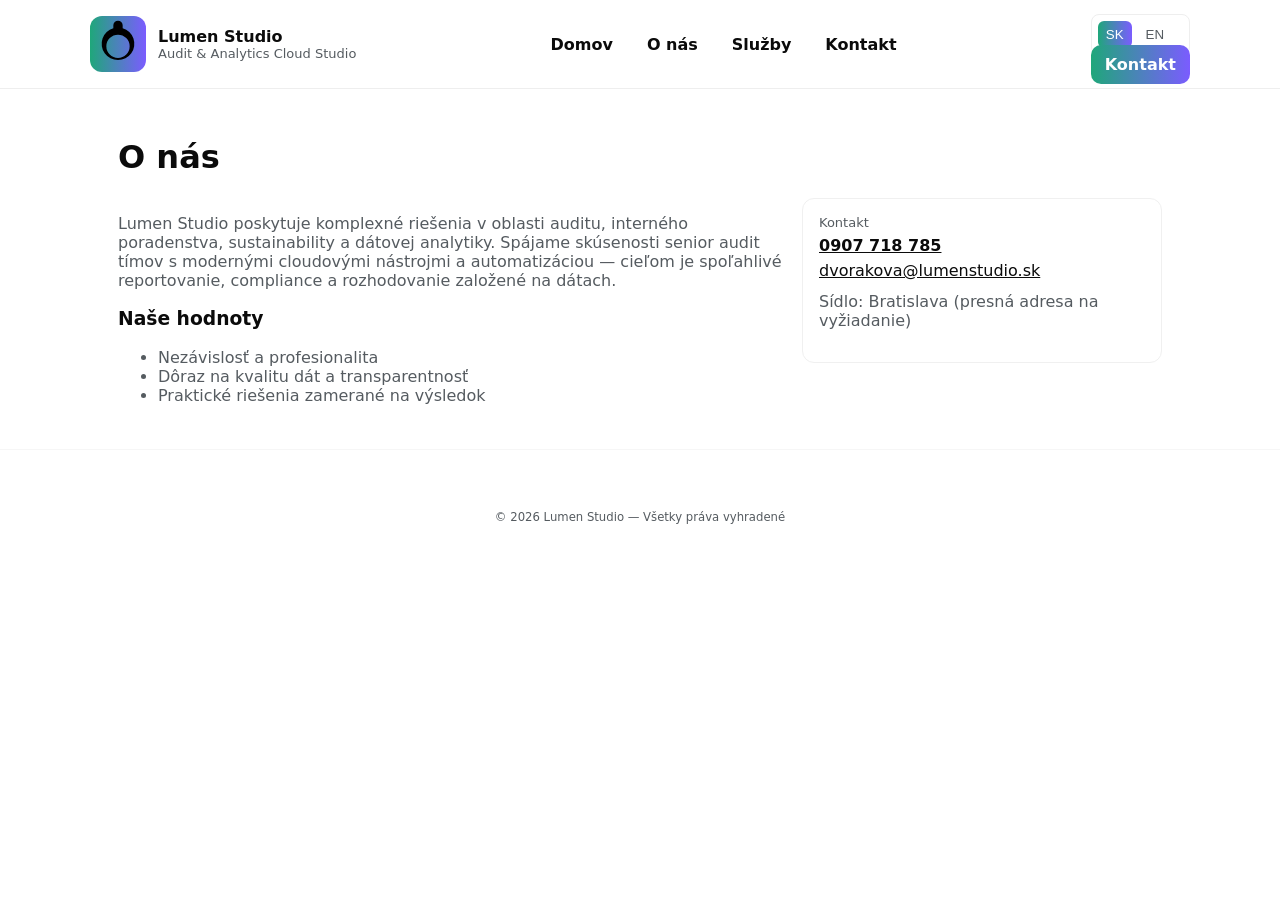
==== about.html @ 14274e71 "Create about.html" ====
<!doctype html>
<html lang="sk" data-lang="sk">
<head>
  <meta charset="utf-8" />
  <meta name="viewport" content="width=device-width,initial-scale=1" />
  <title>O nás — Lumen Studio</title>
  <meta name="description" content="O nás — Lumen Studio. Senior audit tím, data & analytics, ESG, ERP integrácie." />
  <style>
    /* (use same CSS as index.html) */
    :root{--bg:#fff;--text:#0b0b0b;--muted:#555b60;--accent-green:#1fa77a;--accent-purple:#7b5cff;--accent-grad:linear-gradient(90deg,var(--accent-green),var(--accent-purple));--maxw:1100px;--radius:10px;font-family:Inter,system-ui,Arial}
    *{box-sizing:border-box}body{margin:0;background:var(--bg);color:var(--text);-webkit-font-smoothing:antialiased}a{color:inherit}
    .container{max-width:var(--maxw);margin:0 auto;padding:28px}
    header{border-bottom:1px solid #eee;position:sticky;top:0;background:white;z-index:40}
    .nav{display:flex;align-items:center;justify-content:space-between;gap:12px;padding:14px 0}
    .brand{display:flex;gap:12px;align-items:center}
    .logo{width:56px;height:56px;border-radius:12px;background:var(--accent-grad);display:grid;place-items:center;color:white;font-weight:700}
    nav ul{display:flex;gap:14px;align-items:center;list-style:none;margin:0;padding:0}
    nav a{padding:8px 10px;border-radius:8px;font-weight:600;text-decoration:none}
    .langswitch{display:flex;gap:6px;border:1px solid #eee;padding:6px;border-radius:8px}
    .langswitch button{background:transparent;border:0;padding:6px 8px;cursor:pointer;color:var(--muted)}
    .langswitch button.active{background:var(--accent-grad);color:white;border-radius:6px}
    .cta{padding:10px 14px;background:var(--accent-grad);color:white;border-radius:10px;text-decoration:none;font-weight:700}
    main{padding:36px 0}
    .grid-2{display:grid;grid-template-columns:1fr 360px;gap:20px}
    .card{background:#fff;border:1px solid #f0f0f0;padding:16px;border-radius:12px}
    footer{padding:30px 0;color:var(--muted);font-size:14px;border-top:1px solid #f6f6f6;text-align:center}
    @media (max-width:900px){.grid-2{grid-template-columns:1fr}}
  </style>
</head>
<body>
  <header>
    <div class="container nav">
      <div class="brand">
        <div class="logo" aria-hidden="true"><svg viewBox="0 0 24 24"><path d="M12 2a2 2 0 0 1 2 2v1.2a7 7 0 1 1-4 0V4a2 2 0 0 1 2-2zM12 8a5 5 0 1 0 0 10 5 5 0 0 0 0-10z"/></svg></div>
        <div><div style="font-weight:700">Lumen Studio</div><div style="font-size:13px;color:var(--muted)">Audit & Analytics Cloud Studio</div></div>
      </div>
      <nav>
        <ul>
          <li><a href="index.html" data-i18n="nav-home">Domov</a></li>
          <li><a href="about.html" data-i18n="nav-about">O nás</a></li>
          <li><a href="services.html" data-i18n="nav-services">Služby</a></li>
          <li><a href="contact.html" data-i18n="nav-contact">Kontakt</a></li>
        </ul>
      </nav>
      <div class="actions">
        <div class="langswitch" role="tablist"><button class="active" data-lang="sk">SK</button><button data-lang="en">EN</button></div>
        <a class="cta" href="contact.html" data-i18n="cta-contact">Kontakt</a>
      </div>
    </div>
  </header>

  <main class="container">
    <h1 data-i18n="about-title">O nás</h1>
    <div class="grid-2">
      <div>
        <p style="color:var(--muted)">Lumen Studio poskytuje komplexné riešenia v oblasti auditu, interného poradenstva, sustainability a dátovej analytiky. Spájame skúsenosti senior audit tímov s modernými cloudovými nástrojmi a automatizáciou — cieľom je spoľahlivé reportovanie, compliance a rozhodovanie založené na dátach.</p>

        <h3 style="margin-top:18px">Naše hodnoty</h3>
        <ul style="color:var(--muted)">
          <li>Nezávislosť a profesionalita</li>
          <li>Dôraz na kvalitu dát a transparentnosť</li>
          <li>Praktické riešenia zamerané na výsledok</li>
        </ul>
      </div>

      <aside>
        <div class="card">
          <div style="font-size:13px;color:var(--muted)">Kontakt</div>
          <div style="font-weight:700;margin-top:6px"><a href="tel:+421907718785">0907 718 785</a></div>
          <div style="margin-top:6px"><a href="mailto:dvorakova@lumenstudio.sk">dvorakova@lumenstudio.sk</a></div>
          <p style="color:var(--muted);margin-top:12px">Sídlo: Bratislava (presná adresa na vyžiadanie)</p>
        </div>
      </aside>
    </div>
  </main>

  <footer>
    <div class="container">
      <small>© <span id="year"></span> Lumen Studio — Všetky práva vyhradené</small>
    </div>
  </footer>

  <script>
    document.getElementById('year').textContent = new Date().getFullYear();
    const strings = {
      sk:{'nav-home':'Domov','nav-about':'O nás','nav-services':'Služby','nav-contact':'Kontakt','cta-contact':'Kontakt','about-title':'O nás'},
      en:{'nav-home':'Home','nav-about':'About','nav-services':'Services','nav-contact':'Contact','cta-contact':'Contact','about-title':'About us'}
    };
    function applyLang(lang){
      document.querySelectorAll('[data-i18n]').forEach(el=>{const k=el.getAttribute('data-i18n'); if(strings[lang]&&strings[lang][k]) el.textContent=strings[lang][k];});
      document.documentElement.lang=(lang==='sk')?'sk':'en';localStorage.setItem('siteLang',lang);
      document.querySelectorAll('.langswitch button').forEach(b=>b.classList.toggle('active', b.dataset.lang===lang));
    }
    document.querySelectorAll('.langswitch button').forEach(b=>b.addEventListener('click', ()=>applyLang(b.dataset.lang)));
    applyLang(localStorage.getItem('siteLang')||'sk');
  </script>
</body>
</html>
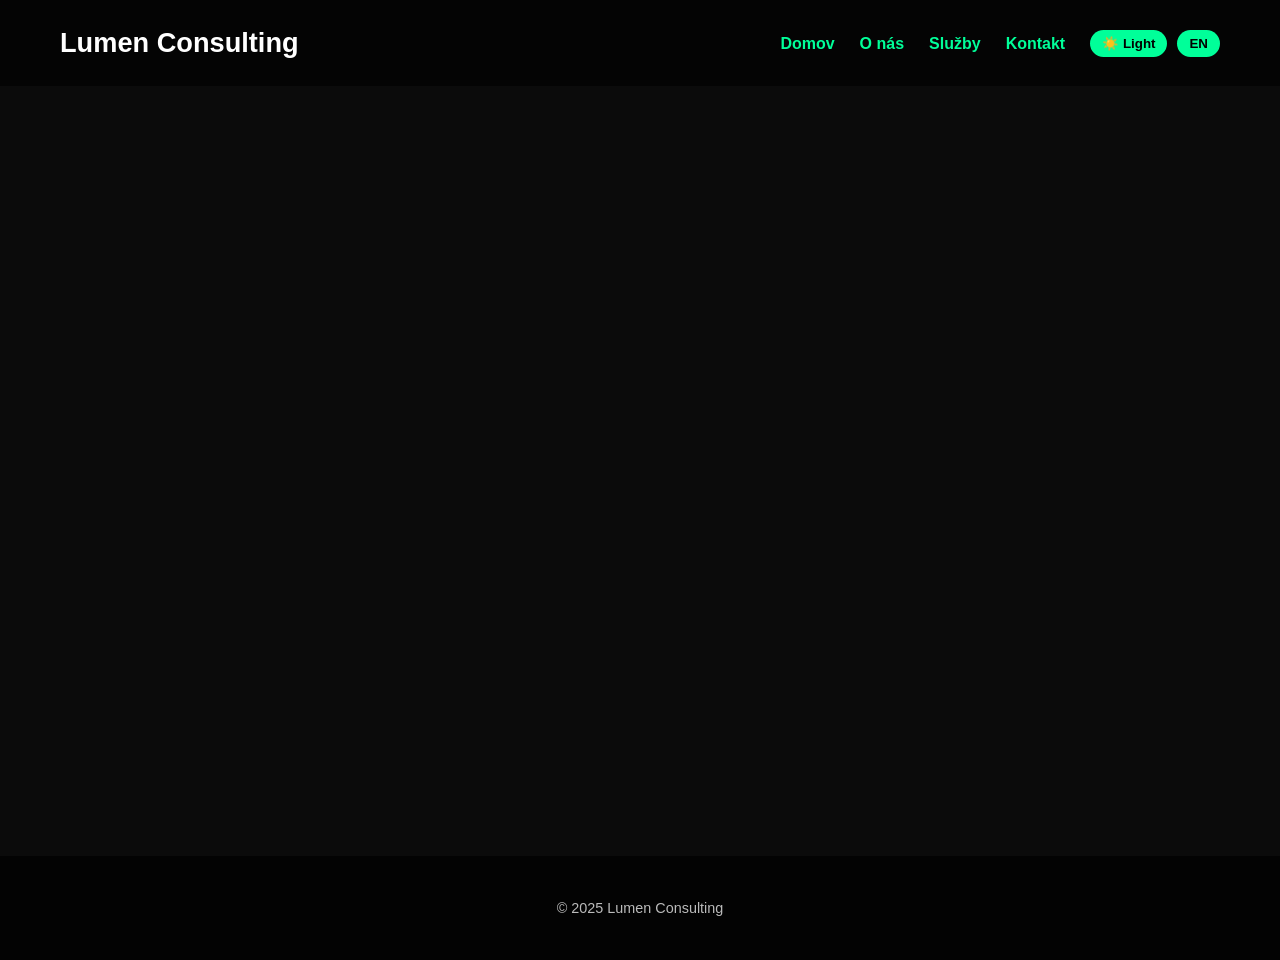
==== commit c77c121e: "Revise about.html structure and content Updated the HTML structure and content for the about page, c" ====
--- a/about.html
+++ b/about.html
@@ -1,98 +1,40 @@
-<!doctype html>
-<html lang="sk" data-lang="sk">
+<!DOCTYPE html>
+<html lang="sk">
 <head>
-  <meta charset="utf-8" />
-  <meta name="viewport" content="width=device-width,initial-scale=1" />
-  <title>O nás — Lumen Studio</title>
-  <meta name="description" content="O nás — Lumen Studio. Senior audit tím, data & analytics, ESG, ERP integrácie." />
-  <style>
-    /* (use same CSS as index.html) */
-    :root{--bg:#fff;--text:#0b0b0b;--muted:#555b60;--accent-green:#1fa77a;--accent-purple:#7b5cff;--accent-grad:linear-gradient(90deg,var(--accent-green),var(--accent-purple));--maxw:1100px;--radius:10px;font-family:Inter,system-ui,Arial}
-    *{box-sizing:border-box}body{margin:0;background:var(--bg);color:var(--text);-webkit-font-smoothing:antialiased}a{color:inherit}
-    .container{max-width:var(--maxw);margin:0 auto;padding:28px}
-    header{border-bottom:1px solid #eee;position:sticky;top:0;background:white;z-index:40}
-    .nav{display:flex;align-items:center;justify-content:space-between;gap:12px;padding:14px 0}
-    .brand{display:flex;gap:12px;align-items:center}
-    .logo{width:56px;height:56px;border-radius:12px;background:var(--accent-grad);display:grid;place-items:center;color:white;font-weight:700}
-    nav ul{display:flex;gap:14px;align-items:center;list-style:none;margin:0;padding:0}
-    nav a{padding:8px 10px;border-radius:8px;font-weight:600;text-decoration:none}
-    .langswitch{display:flex;gap:6px;border:1px solid #eee;padding:6px;border-radius:8px}
-    .langswitch button{background:transparent;border:0;padding:6px 8px;cursor:pointer;color:var(--muted)}
-    .langswitch button.active{background:var(--accent-grad);color:white;border-radius:6px}
-    .cta{padding:10px 14px;background:var(--accent-grad);color:white;border-radius:10px;text-decoration:none;font-weight:700}
-    main{padding:36px 0}
-    .grid-2{display:grid;grid-template-columns:1fr 360px;gap:20px}
-    .card{background:#fff;border:1px solid #f0f0f0;padding:16px;border-radius:12px}
-    footer{padding:30px 0;color:var(--muted);font-size:14px;border-top:1px solid #f6f6f6;text-align:center}
-    @media (max-width:900px){.grid-2{grid-template-columns:1fr}}
-  </style>
+  <meta charset="UTF-8">
+  <meta name="viewport" content="width=device-width, initial-scale=1.0">
+  <title>O nás – Lumen Consulting</title>
+  <link rel="stylesheet" href="style.css">
 </head>
 <body>
-  <header>
-    <div class="container nav">
-      <div class="brand">
-        <div class="logo" aria-hidden="true"><svg viewBox="0 0 24 24"><path d="M12 2a2 2 0 0 1 2 2v1.2a7 7 0 1 1-4 0V4a2 2 0 0 1 2-2zM12 8a5 5 0 1 0 0 10 5 5 0 0 0 0-10z"/></svg></div>
-        <div><div style="font-weight:700">Lumen Studio</div><div style="font-size:13px;color:var(--muted)">Audit & Analytics Cloud Studio</div></div>
-      </div>
-      <nav>
-        <ul>
-          <li><a href="index.html" data-i18n="nav-home">Domov</a></li>
-          <li><a href="about.html" data-i18n="nav-about">O nás</a></li>
-          <li><a href="services.html" data-i18n="nav-services">Služby</a></li>
-          <li><a href="contact.html" data-i18n="nav-contact">Kontakt</a></li>
-        </ul>
-      </nav>
-      <div class="actions">
-        <div class="langswitch" role="tablist"><button class="active" data-lang="sk">SK</button><button data-lang="en">EN</button></div>
-        <a class="cta" href="contact.html" data-i18n="cta-contact">Kontakt</a>
-      </div>
+<header>
+  <div class="logo">Lumen Consulting</div>
+  <nav>
+    <a href="index.html">Domov</a>
+    <a href="about.html">O nás</a>
+    <a href="services.html">Služby</a>
+    <a href="contact.html">Kontakt</a>
+    <div class="switches">
+      <button id="mode-toggle" class="switch-btn">☀️ Light</button>
+      <button id="lang-toggle" class="switch-btn">EN</button>
     </div>
-  </header>
+  </nav>
+</header>
 
-  <main class="container">
-    <h1 data-i18n="about-title">O nás</h1>
-    <div class="grid-2">
-      <div>
-        <p style="color:var(--muted)">Lumen Studio poskytuje komplexné riešenia v oblasti auditu, interného poradenstva, sustainability a dátovej analytiky. Spájame skúsenosti senior audit tímov s modernými cloudovými nástrojmi a automatizáciou — cieľom je spoľahlivé reportovanie, compliance a rozhodovanie založené na dátach.</p>
+<section class="hero">
+  <h1>O nás</h1>
+  <p>Spájame skúsenosti z auditu, dátovej analytiky a udržateľnosti, aby sme vytvorili inteligentné riešenia pre firmy novej generácie.</p>
+</section>
 
-        <h3 style="margin-top:18px">Naše hodnoty</h3>
-        <ul style="color:var(--muted)">
-          <li>Nezávislosť a profesionalita</li>
-          <li>Dôraz na kvalitu dát a transparentnosť</li>
-          <li>Praktické riešenia zamerané na výsledok</li>
-        </ul>
-      </div>
+<section>
+  <h2>Náš prístup</h2>
+  <p>Zameriavame sa na efektívne prepojenie auditu, dát a technológií. Naše tímy pomáhajú klientom optimalizovať procesy, zvýšiť transparentnosť a získať hodnotu z dát.</p>
+</section>
 
-      <aside>
-        <div class="card">
-          <div style="font-size:13px;color:var(--muted)">Kontakt</div>
-          <div style="font-weight:700;margin-top:6px"><a href="tel:+421907718785">0907 718 785</a></div>
-          <div style="margin-top:6px"><a href="mailto:dvorakova@lumenstudio.sk">dvorakova@lumenstudio.sk</a></div>
-          <p style="color:var(--muted);margin-top:12px">Sídlo: Bratislava (presná adresa na vyžiadanie)</p>
-        </div>
-      </aside>
-    </div>
-  </main>
+<footer>
+  © 2025 Lumen Consulting
+</footer>
 
-  <footer>
-    <div class="container">
-      <small>© <span id="year"></span> Lumen Studio — Všetky práva vyhradené</small>
-    </div>
-  </footer>
-
-  <script>
-    document.getElementById('year').textContent = new Date().getFullYear();
-    const strings = {
-      sk:{'nav-home':'Domov','nav-about':'O nás','nav-services':'Služby','nav-contact':'Kontakt','cta-contact':'Kontakt','about-title':'O nás'},
-      en:{'nav-home':'Home','nav-about':'About','nav-services':'Services','nav-contact':'Contact','cta-contact':'Contact','about-title':'About us'}
-    };
-    function applyLang(lang){
-      document.querySelectorAll('[data-i18n]').forEach(el=>{const k=el.getAttribute('data-i18n'); if(strings[lang]&&strings[lang][k]) el.textContent=strings[lang][k];});
-      document.documentElement.lang=(lang==='sk')?'sk':'en';localStorage.setItem('siteLang',lang);
-      document.querySelectorAll('.langswitch button').forEach(b=>b.classList.toggle('active', b.dataset.lang===lang));
-    }
-    document.querySelectorAll('.langswitch button').forEach(b=>b.addEventListener('click', ()=>applyLang(b.dataset.lang)));
-    applyLang(localStorage.getItem('siteLang')||'sk');
-  </script>
+<script src="script.js"></script>
 </body>
 </html>
--- a/style.css
+++ b/style.css
@@ -0,0 +1,182 @@
+:root {
+  --purple: #6A0DAD;
+  --green: #00C853;
+  --light-green: #00FF99;
+  --dark-bg: #0b0b0b;
+  --light-bg: #f6f6f9;
+  --light-text: #f0f0f0;
+  --dark-text: #111;
+}
+
+body {
+  background-color: var(--dark-bg);
+  color: var(--light-text);
+  line-height: 1.7;
+  transition: background 0.5s, color 0.5s;
+}
+body.light {
+  background-color: var(--light-bg);
+  color: var(--dark-text);
+}
+
+* {
+  margin: 0;
+  padding: 0;
+  box-sizing: border-box;
+  font-family: 'Open Sans', sans-serif;
+}
+
+/* HEADER */
+header {
+  display: flex;
+  justify-content: space-between;
+  align-items: center;
+  padding: 20px 60px;
+  background: rgba(0,0,0,0.6);
+  backdrop-filter: blur(6px);
+  position: sticky;
+  top: 0;
+  z-index: 1000;
+  transition: background 0.5s;
+}
+body.light header {
+  background: rgba(255,255,255,0.8);
+}
+
+.logo {
+  font-family: 'Poppins', sans-serif;
+  font-size: 1.7rem;
+  font-weight: 700;
+  color: white;
+  transition: color 0.5s;
+}
+body.light .logo {
+  color: var(--purple);
+}
+
+nav {
+  display: flex;
+  align-items: center;
+}
+nav a {
+  margin-left: 25px;
+  color: var(--light-green);
+  text-decoration: none;
+  font-weight: 600;
+  transition: 0.3s;
+}
+nav a:hover { color: white; }
+body.light nav a:hover { color: var(--purple); }
+
+.switches {
+  display: flex;
+  align-items: center;
+  gap: 10px;
+  margin-left: 25px;
+}
+
+.switch-btn {
+  cursor: pointer;
+  background: var(--light-green);
+  border: none;
+  padding: 6px 12px;
+  border-radius: 20px;
+  font-weight: 600;
+  color: #000;
+  transition: 0.3s;
+}
+.switch-btn:hover { background: white; color: var(--purple); }
+
+/* HERO */
+.hero {
+  text-align: center;
+  padding: 120px 40px;
+  background: linear-gradient(135deg, var(--purple), var(--green));
+  color: white;
+}
+
+.hero h1 {
+  font-family: 'Poppins', sans-serif;
+  font-size: 2.8rem;
+  font-weight: 700;
+  margin-bottom: 15px;
+}
+
+.hero p {
+  font-size: 1.1rem;
+  max-width: 800px;
+  margin: 0 auto 30px;
+}
+
+.btn {
+  background: var(--light-green);
+  color: #000;
+  padding: 12px 28px;
+  border-radius: 25px;
+  font-weight: 600;
+  text-decoration: none;
+  transition: 0.3s;
+  margin: 0 10px;
+}
+.btn:hover { background: white; color: var(--purple); }
+
+/* SEKCIE */
+section {
+  padding: 80px 60px;
+  max-width: 1200px;
+  margin: 0 auto;
+  opacity: 0;
+  transform: translateY(40px);
+  transition: all 0.8s ease-out;
+}
+section.visible {
+  opacity: 1;
+  transform: translateY(0);
+}
+
+h2 {
+  font-family: 'Poppins', sans-serif;
+  font-weight: 700;
+  font-size: 1.8rem;
+  margin-bottom: 25px;
+  color: var(--light-green);
+}
+body.light h2 { color: var(--green); }
+
+.cards {
+  display: grid;
+  grid-template-columns: repeat(auto-fit, minmax(260px, 1fr));
+  gap: 25px;
+}
+
+.card {
+  background: rgba(255,255,255,0.08);
+  padding: 25px;
+  border-radius: 15px;
+  transition: 0.3s;
+}
+.card:hover {
+  background: rgba(255,255,255,0.15);
+  transform: translateY(-5px);
+}
+body.light .card {
+  background: rgba(0,0,0,0.05);
+}
+body.light .card:hover {
+  background: rgba(0,0,0,0.1);
+}
+
+/* FOOTER */
+footer {
+  text-align: center;
+  padding: 40px 20px;
+  background: rgba(0,0,0,0.7);
+  color: #bbb;
+  font-size: 0.9rem;
+  margin-top: 60px;
+  transition: background 0.5s;
+}
+body.light footer {
+  background: rgba(255,255,255,0.8);
+  color: #444;
+}
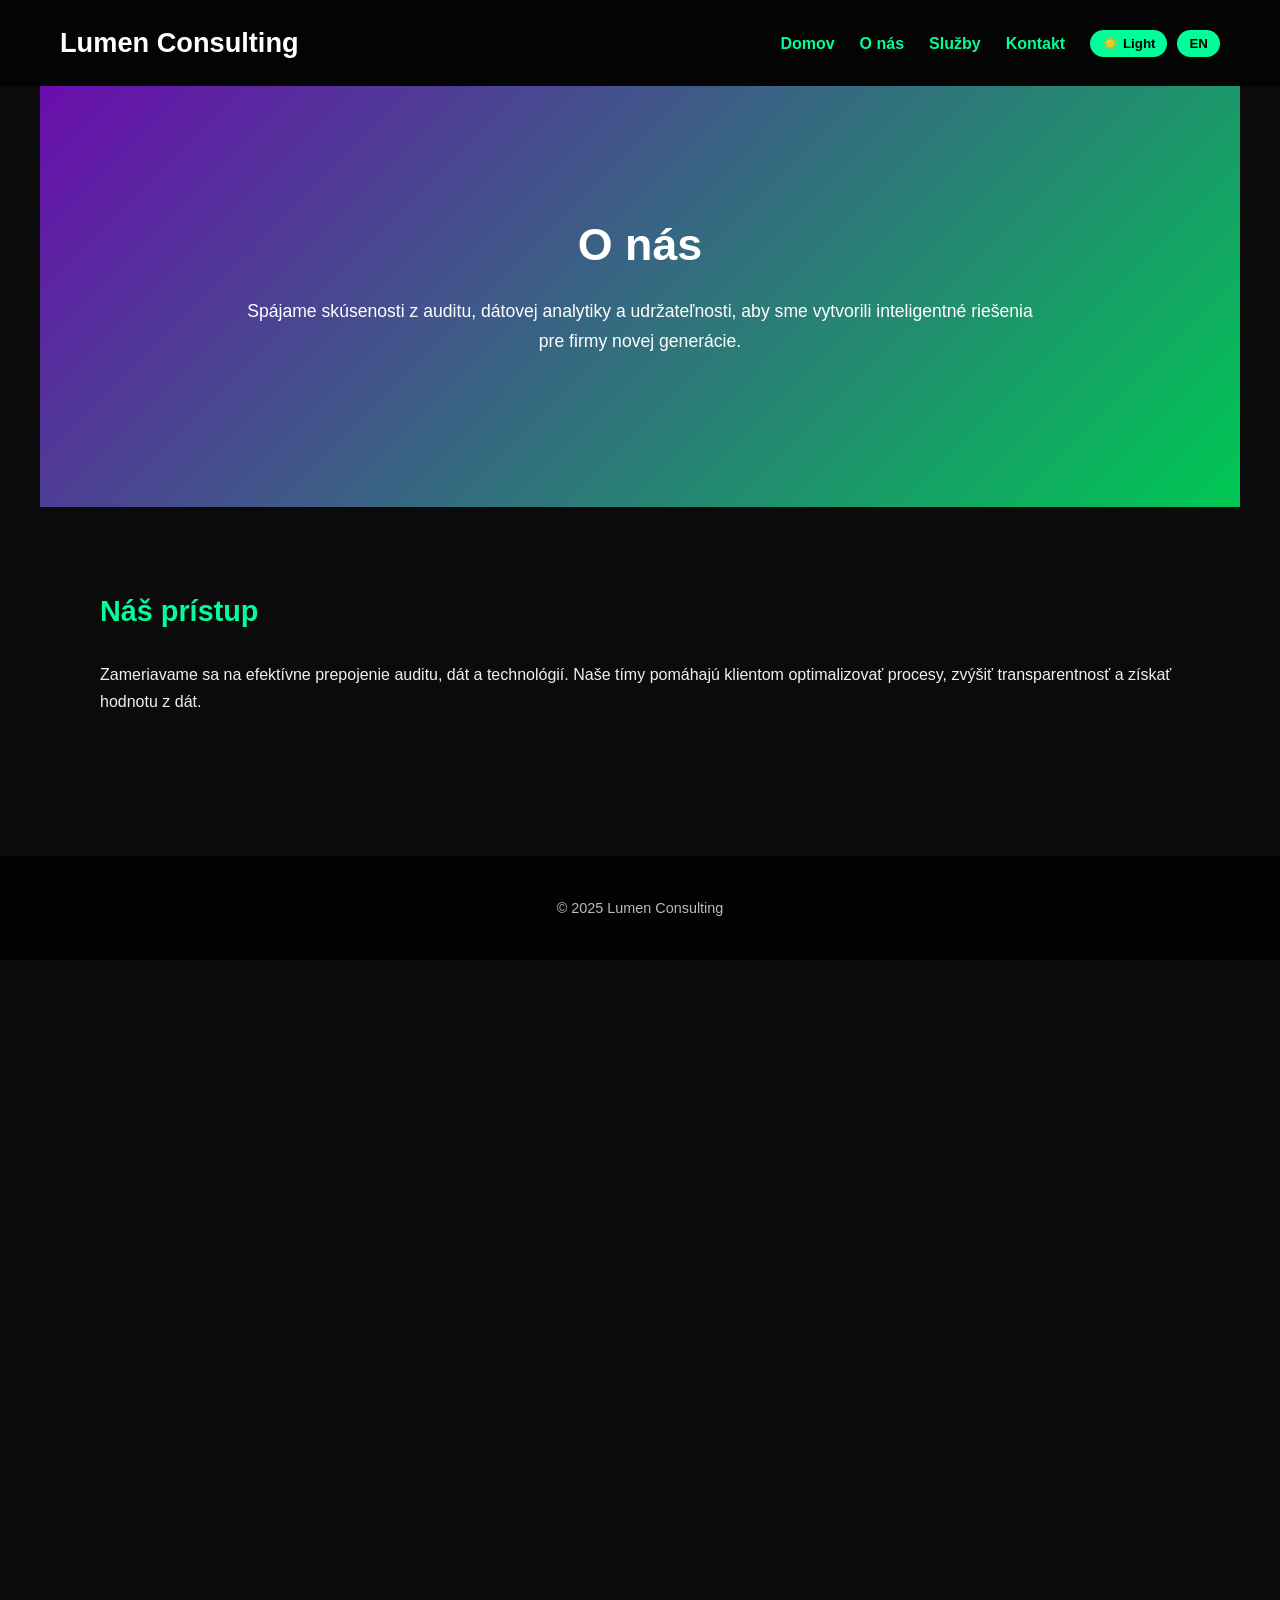
==== commit 56359ded: "Add BPO benefits section to about.html Added a section detailing the benefits of Business Process Ou" ====
--- a/about.html
+++ b/about.html
@@ -38,3 +38,32 @@
 <script src="script.js"></script>
 </body>
 </html>
+<section id="bpo-benefits" style="padding: 50px; background: #f9f9f9; font-family: Arial, sans-serif; color: #333;">
+  <h1 style="text-align:center; margin-bottom: 40px;">Výhody BPO - Business Process Outsourcing</h1>
+
+  <p>Nižšie sú uvedené niektoré z hlavných výhod BPO:</p>
+
+  <ul style="line-height: 1.8; margin-top: 20px;">
+    <li><strong>Zvýšená efektivita:</strong> Outsourcingové spoločnosti sú efektívnejšie než interné oddelenia, pretože sa špecializujú na konkrétny úkol/obor a majú dlhoročné skúsenosti a odborné znalosti.</li>
+
+    <li><strong>Zníženie nákladov:</strong> Hlavným prínosom outsourcingu je úspora nákladov. Spoločnosti môžu zadávať prácu externým firmám v krajinách s nižšími mzdami, pričom zachovávajú vysokú efektivitu.</li>
+
+    <li><strong>Zameranie na hlavný cieľ:</strong> S outsourcingom nie je nutné platiť za všetky doplnkové úlohy. Firma sa tak môže sústrediť na rozvoj podnikania, získavanie klientov a výskum & vývoj.</li>
+
+    <li><strong>Vysoko kvalifikovaná práca:</strong> Outsourcingové spoločnosti poskytujú odborníkov vo svojej doméne, ktorí majú skúsenosti a dokážu dosiahnuť najlepšie výsledky.</li>
+
+    <li><strong>Lepšie pokrytie zdrojov:</strong> Outsourcingová firma už disponuje potrebnými zdrojmi, takže sa minimalizuje riziko výpadkov pri zvýšenej pracovnej záťaži.</li>
+
+    <li><strong>Úspora infraštruktúry:</strong> Firma nemusí investovať do vlastnej infraštruktúry, pretože outsourcovaná spoločnosť za ňu zodpovedá.</li>
+  </ul>
+
+  <h2 style="margin-top: 40px;">Prečo potrebujeme BPO?</h2>
+  <p>
+    Mnoho spoločností využíva BPO z rôznych dôvodov. Primárnym motivom je zníženie nákladov a zameranie sa na hlavný cieľ podnikania. BPO umožňuje firmám byť efektívnejšie, flexibilnejšie a rozšíriť globálnu prítomnosť. 
+    Outsourcing pomáha nielen v IT, ale aj v oblasti výroby, maloobchodu, marketingu, testovania produktov a ďalších oblastiach.
+  </p>
+
+  <p>
+    Okrem toho, outsourcing vytvára obojstranné výhody: firma získava úspory a efektivitu, zatiaľ čo outsourcingová spoločnosť získava nového klienta a príjem. Tým sa zvyšuje a zlepšuje obchodné reťazenie.
+  </p>
+</section>
